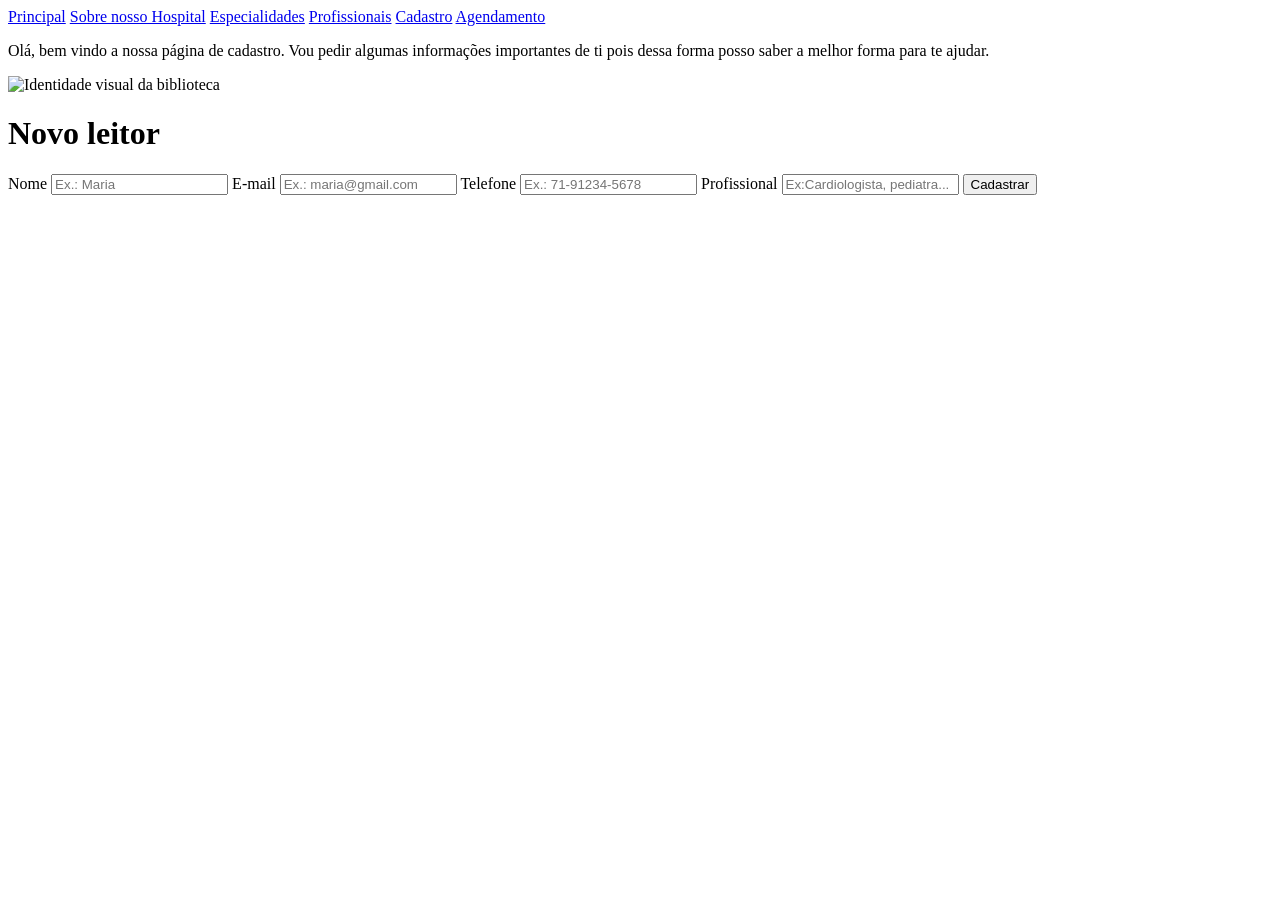
==== cadastro.html @ c86897de "Cadastro,agendamento,profissionais" ====
<!DOCTYPE html>
<html lang="pt">
<head>
    <meta charset="UTF-8">
    <meta name="viewport" content="width=device-width, initial-scale=1.0">
    <title>Cadastro</title>
    <link rel="stylesheet" href="cadastro.css">
</head>
<body class="profissionais">
    <nav class="menu">
    <a href="index.html">Principal</a>
    <a href="sobre.html">Sobre nosso Hospital</a>
    <a href="especialidades.html">Especialidades</a>
    <a href="profissionais.html">Profissionais</a>
    <a href="cadastro.html">Cadastro</a>
    <a href="agendamento.html">Agendamento</a>
    </nav>
    <p>Olá, bem vindo a nossa página de cadastro. Vou pedir algumas informações importantes de ti pois dessa forma posso saber a melhor forma para te ajudar.</p>
    

    <main class="conteudo_principal">
        <img src="assents/logo.jpg" alt="Identidade visual da biblioteca" class="logo">
        <h1>Novo leitor</h1>
        <form id="formulario_cadastro">
            <label for="nome">Nome
                <input type="text" id="nome" placeholder="Ex.: Maria" required>
            </label>
            <label for="email">E-mail
                <input type="Email" id="email" placeholder="Ex.: maria@gmail.com" required>
            </label>
            <label for="telefone">Telefone
                <input type="Tel" id="telefone" placeholder="Ex.: 71-91234-5678" required>
            </label>
            <label for="Profissional que necessita">Profissional
                <input type="Profissional" id="Profissional" placeholder="Ex:Cardiologista, pediatra..." required>
            </label>
            <!-- Pedir pra I.A colocar os profissionais como uma lista para que o cliente consiga selecionar qual achar melhor. -->
            <button type="button" onclick="funcaoCadastrarCliente()">Cadastrar</button>
        </form>
    </main>
<script src="cadastro.js"></script>
</body>
</html>
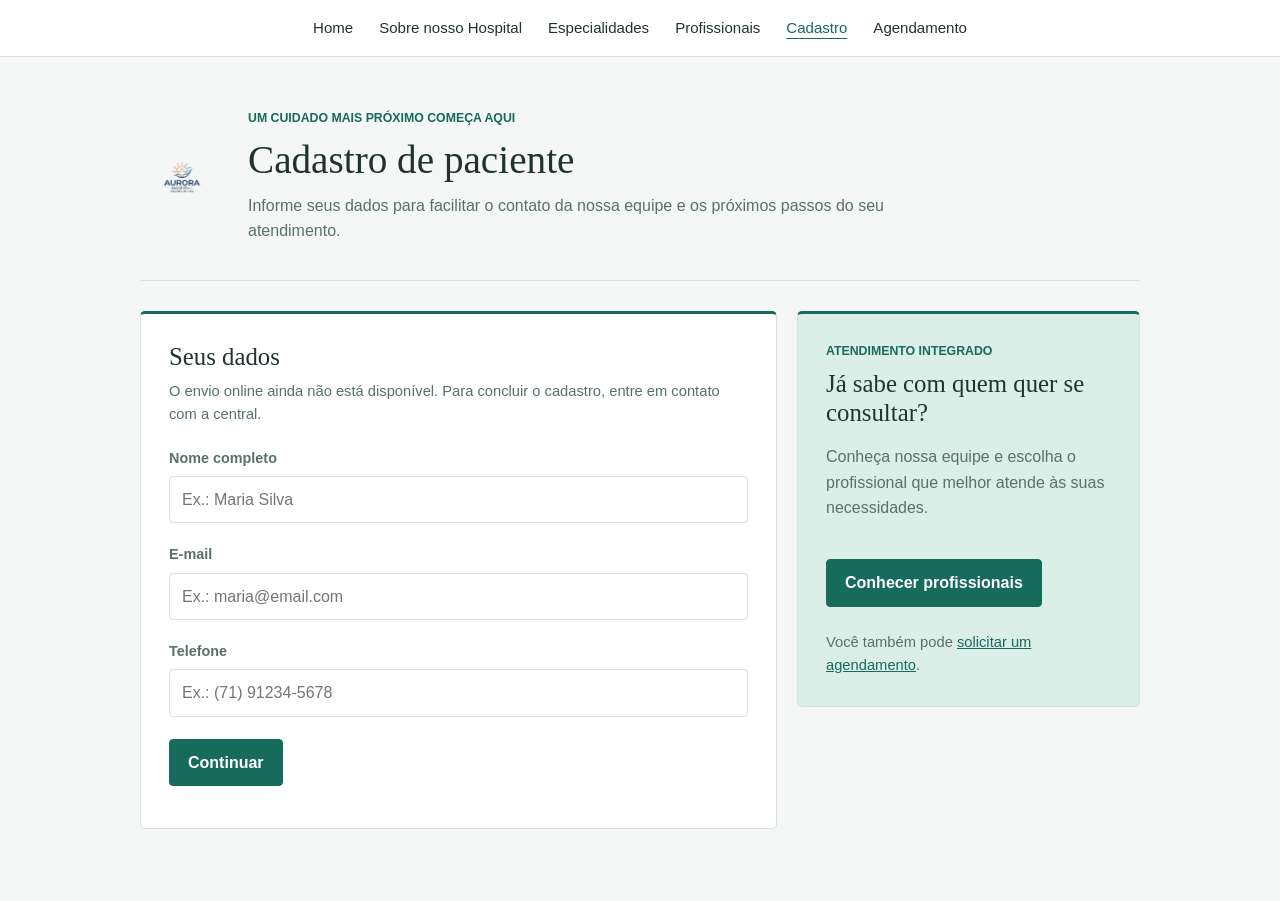
==== commit 2f090cd9: "Finalização" ====
--- a/cadastro.html
+++ b/cadastro.html
@@ -1,43 +1,63 @@
 <!DOCTYPE html>
-<html lang="pt">
+<html lang="pt-BR">
 <head>
     <meta charset="UTF-8">
     <meta name="viewport" content="width=device-width, initial-scale=1.0">
-    <title>Cadastro</title>
+    <meta name="theme-color" content="#f4f7f5">
+    <title>Cadastro | Hospital Aurora</title>
     <link rel="stylesheet" href="cadastro.css">
+    <script src="cadastro.js" defer></script>
 </head>
-<body class="profissionais">
-    <nav class="menu">
-    <a href="index.html">Principal</a>
-    <a href="sobre.html">Sobre nosso Hospital</a>
-    <a href="especialidades.html">Especialidades</a>
-    <a href="profissionais.html">Profissionais</a>
-    <a href="cadastro.html">Cadastro</a>
-    <a href="agendamento.html">Agendamento</a>
+<body>
+    <nav class="menu-navegacao" aria-label="Navegação principal">
+        <a href="index.html">Home</a>
+        <a href="sobre.html">Sobre nosso Hospital</a>
+        <a href="especialidades.html">Especialidades</a>
+        <a href="profissionais.html">Profissionais</a>
+        <a href="cadastro.html" aria-current="page">Cadastro</a>
+        <a href="agendamento.html">Agendamento</a>
     </nav>
-    <p>Olá, bem vindo a nossa página de cadastro. Vou pedir algumas informações importantes de ti pois dessa forma posso saber a melhor forma para te ajudar.</p>
-    
 
-    <main class="conteudo_principal">
-        <img src="assents/logo.jpg" alt="Identidade visual da biblioteca" class="logo">
-        <h1>Novo leitor</h1>
-        <form id="formulario_cadastro">
-            <label for="nome">Nome
-                <input type="text" id="nome" placeholder="Ex.: Maria" required>
-            </label>
-            <label for="email">E-mail
-                <input type="Email" id="email" placeholder="Ex.: maria@gmail.com" required>
-            </label>
-            <label for="telefone">Telefone
-                <input type="Tel" id="telefone" placeholder="Ex.: 71-91234-5678" required>
-            </label>
-            <label for="Profissional que necessita">Profissional
-                <input type="Profissional" id="Profissional" placeholder="Ex:Cardiologista, pediatra..." required>
-            </label>
-            <!-- Pedir pra I.A colocar os profissionais como uma lista para que o cliente consiga selecionar qual achar melhor. -->
-            <button type="button" onclick="funcaoCadastrarCliente()">Cadastrar</button>
-        </form>
+    <main class="pagina-cadastro">
+        <header class="cabecalho-pagina">
+            <img src="assets/logo.png" alt="Hospital Aurora" class="logo">
+            <div>
+                <p class="sobretitulo">Um cuidado mais próximo começa aqui</p>
+                <h1>Cadastro de paciente</h1>
+                <p class="introducao">Informe seus dados para facilitar o contato da nossa equipe e os próximos passos do seu atendimento.</p>
+            </div>
+        </header>
+
+        <div class="conteudo-cadastro">
+            <section class="cartao-formulario" aria-labelledby="titulo-formulario">
+                <h2 id="titulo-formulario">Seus dados</h2>
+                <p class="texto-suave">O envio online ainda não está disponível. Para concluir o cadastro, entre em contato com a central.</p>
+                <form id="formulario-cadastro">
+                    <div class="campo">
+                        <label for="nome">Nome completo</label>
+                        <input type="text" id="nome" name="nome" placeholder="Ex.: Maria Silva" autocomplete="name" required>
+                    </div>
+                    <div class="campo">
+                        <label for="email">E-mail</label>
+                        <input type="email" id="email" name="email" placeholder="Ex.: maria@email.com" autocomplete="email" required>
+                    </div>
+                    <div class="campo">
+                        <label for="telefone">Telefone</label>
+                        <input type="tel" id="telefone" name="telefone" placeholder="Ex.: (71) 91234-5678" autocomplete="tel" required>
+                    </div>
+                    <button class="botao-principal" type="submit">Continuar</button>
+                    <p class="mensagem-formulario" id="mensagem-cadastro" role="status" aria-live="polite"></p>
+                </form>
+            </section>
+
+            <aside class="painel-apoio">
+                <p class="sobretitulo">Atendimento integrado</p>
+                <h2>Já sabe com quem quer se consultar?</h2>
+                <p>Conheça nossa equipe e escolha o profissional que melhor atende às suas necessidades.</p>
+                <a class="link-secundario" href="profissionais.html">Conhecer profissionais</a>
+                <p class="texto-suave">Você também pode <a href="agendamento.html">solicitar um agendamento</a>.</p>
+            </aside>
+        </div>
     </main>
-<script src="cadastro.js"></script>
 </body>
-</html>+</html>
--- a/cadastro.css
+++ b/cadastro.css
@@ -0,0 +1,237 @@
+* {
+    box-sizing: border-box;
+}
+
+:root {
+    color-scheme: light;
+    --cor-texto: #203331;
+    --cor-suave: #59706b;
+    --cor-fundo: #f4f7f5;
+    --cor-superficie: #ffffff;
+    --cor-destaque: #176b5b;
+    --cor-destaque-claro: #dceee8;
+    --cor-borda: #d8e2de;
+}
+
+body {
+    min-height: 100vh;
+    margin: 0;
+    background: var(--cor-fundo);
+    color: var(--cor-texto);
+    font-family: "Trebuchet MS", Arial, sans-serif;
+    line-height: 1.6;
+}
+
+.menu-navegacao {
+    display: flex;
+    flex-wrap: wrap;
+    justify-content: center;
+    gap: 8px 26px;
+    padding: 16px 24px;
+    border-bottom: 1px solid var(--cor-borda);
+    background: var(--cor-superficie);
+}
+
+.menu-navegacao a {
+    color: var(--cor-texto);
+    font-size: 0.94rem;
+    text-decoration: none;
+}
+
+.menu-navegacao a:hover,
+.menu-navegacao a[aria-current="page"] {
+    color: var(--cor-destaque);
+    text-decoration: underline;
+    text-underline-offset: 5px;
+}
+
+.menu-navegacao a:focus-visible,
+.campo input:focus,
+.botao-principal:focus-visible,
+.link-secundario:focus-visible {
+    outline: 3px solid #9ed1c1;
+    outline-offset: 3px;
+}
+
+.pagina-cadastro {
+    width: min(1000px, calc(100% - 40px));
+    margin: 0 auto;
+    padding: 52px 0 72px;
+}
+
+.cabecalho-pagina {
+    display: grid;
+    grid-template-columns: 84px minmax(0, 1fr);
+    align-items: center;
+    gap: 24px;
+    padding-bottom: 36px;
+    border-bottom: 1px solid var(--cor-borda);
+}
+
+.logo {
+    width: 84px;
+    height: 84px;
+    object-fit: contain;
+}
+
+.sobretitulo {
+    margin: 0 0 7px;
+    color: var(--cor-destaque);
+    font-size: 0.77rem;
+    font-weight: 700;
+    text-transform: uppercase;
+}
+
+h1,
+h2 {
+    margin: 0;
+    font-family: Georgia, "Times New Roman", serif;
+    font-weight: 500;
+    line-height: 1.2;
+}
+
+h1 {
+    font-size: 2.45rem;
+}
+
+.introducao {
+    max-width: 650px;
+    margin: 10px 0 0;
+    color: var(--cor-suave);
+}
+
+.conteudo-cadastro {
+    display: grid;
+    grid-template-columns: minmax(0, 1.3fr) minmax(250px, 0.7fr);
+    gap: 20px;
+    align-items: start;
+    padding-top: 30px;
+}
+
+.cartao-formulario,
+.painel-apoio {
+    padding: 28px;
+    border: 1px solid var(--cor-borda);
+    border-top: 3px solid var(--cor-destaque);
+    border-radius: 5px;
+    background: var(--cor-superficie);
+}
+
+.cartao-formulario h2,
+.painel-apoio h2 {
+    font-size: 1.55rem;
+}
+
+.texto-suave {
+    margin: 8px 0 0;
+    color: var(--cor-suave);
+    font-size: 0.92rem;
+}
+
+.campo {
+    display: grid;
+    gap: 6px;
+    margin-top: 20px;
+}
+
+.campo label {
+    color: var(--cor-suave);
+    font-size: 0.9rem;
+    font-weight: 700;
+}
+
+.campo input {
+    width: 100%;
+    min-height: 46px;
+    padding: 10px 12px;
+    border: 1px solid var(--cor-borda);
+    border-radius: 4px;
+    background: var(--cor-superficie);
+    color: var(--cor-texto);
+    font: inherit;
+}
+
+.botao-principal,
+.link-secundario {
+    display: inline-flex;
+    min-height: 46px;
+    align-items: center;
+    justify-content: center;
+    margin-top: 22px;
+    padding: 10px 18px;
+    border: 1px solid var(--cor-destaque);
+    border-radius: 4px;
+    background: var(--cor-destaque);
+    color: #ffffff;
+    cursor: pointer;
+    font: inherit;
+    font-weight: 700;
+    text-decoration: none;
+}
+
+.botao-principal:hover,
+.link-secundario:hover {
+    background: #125648;
+}
+
+.mensagem-formulario {
+    margin: 14px 0 0;
+    color: var(--cor-destaque);
+    font-size: 0.94rem;
+}
+
+.painel-apoio {
+    background: var(--cor-destaque-claro);
+}
+
+.painel-apoio > p:not(.sobretitulo) {
+    color: var(--cor-suave);
+}
+
+.painel-apoio .texto-suave {
+    margin-top: 24px;
+    font-size: 0.92rem;
+}
+
+.painel-apoio a:not(.link-secundario) {
+    color: var(--cor-destaque);
+}
+
+@media (max-width: 700px) {
+    .conteudo-cadastro {
+        grid-template-columns: 1fr;
+    }
+}
+
+@media (max-width: 520px) {
+    .menu-navegacao {
+        justify-content: flex-start;
+        gap: 8px 18px;
+        padding: 14px 20px;
+    }
+
+    .pagina-cadastro {
+        width: min(100% - 32px, 440px);
+        padding: 34px 0 48px;
+    }
+
+    .cabecalho-pagina {
+        grid-template-columns: 56px minmax(0, 1fr);
+        gap: 16px;
+        padding-bottom: 26px;
+    }
+
+    .logo {
+        width: 56px;
+        height: 56px;
+    }
+
+    h1 {
+        font-size: 2rem;
+    }
+
+    .cartao-formulario,
+    .painel-apoio {
+        padding: 22px 20px;
+    }
+}
